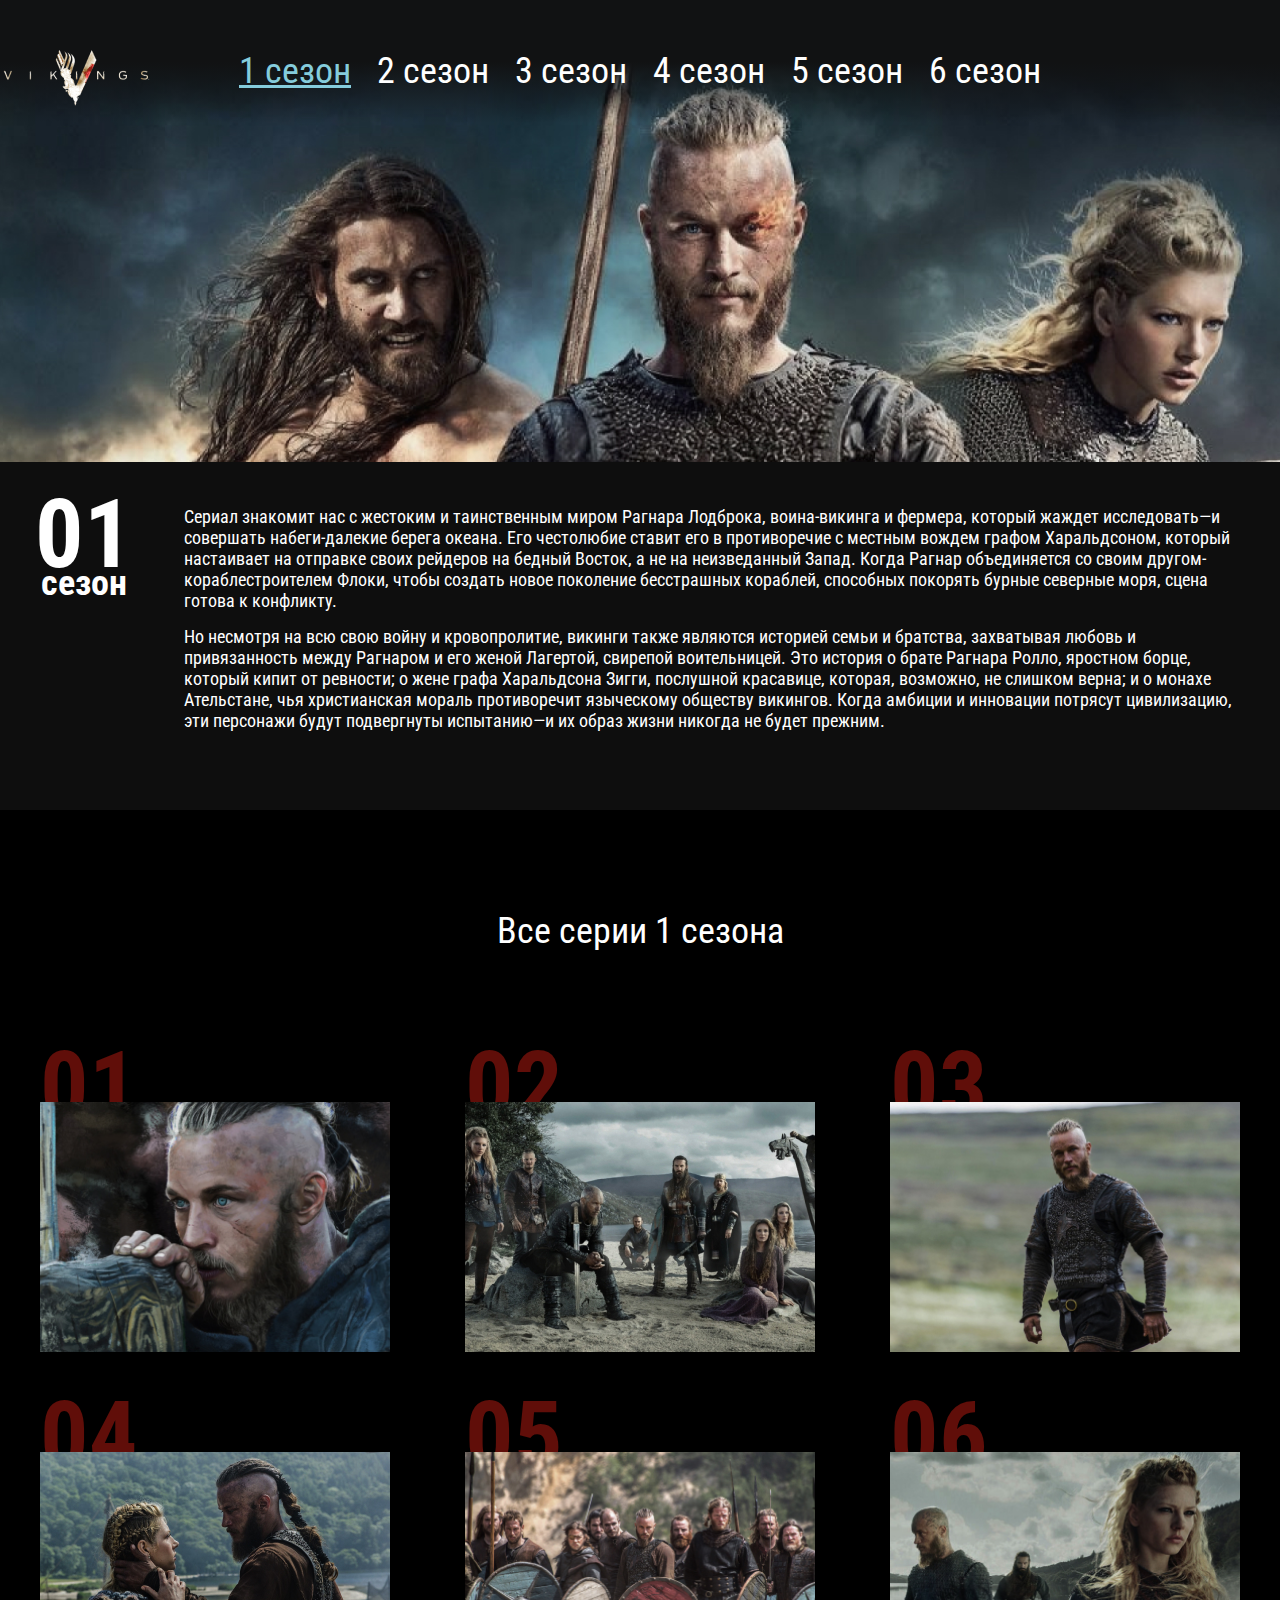
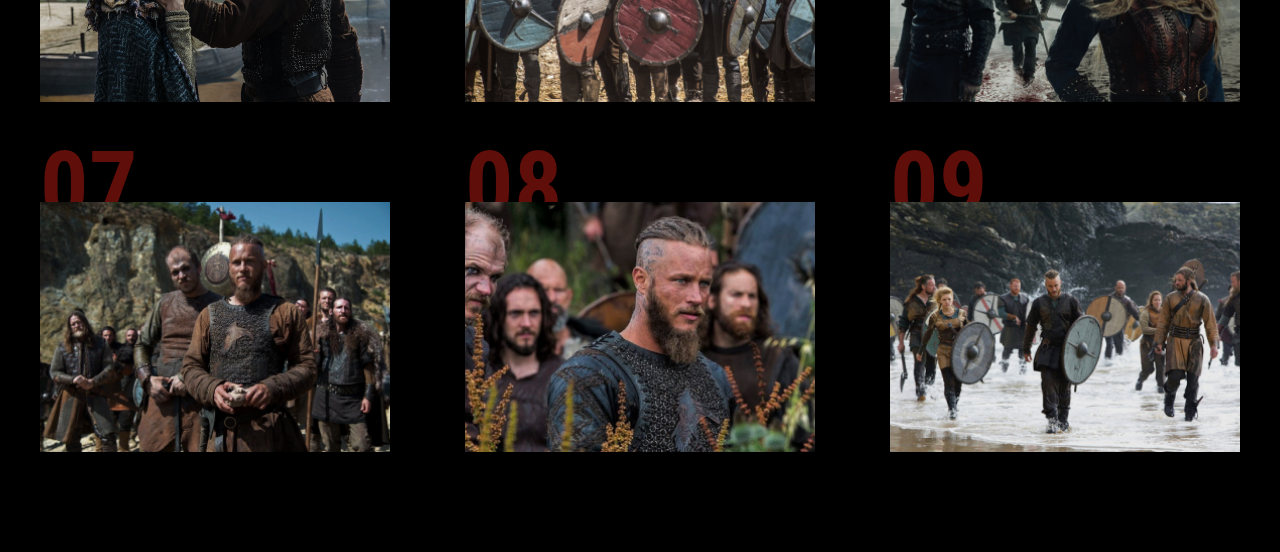
==== season-1.html @ 1955bbd3 "commit 4" ====
<!DOCTYPE html>
<html lang="en">
  <head>
    <meta charset="UTF-8" />
    <meta name="viewport" content="width=device-width, initial-scale=1.0" />
    <meta http-equiv="X-UA-Compatible" content="ie=edge" />
    <title>Vikings</title>
    <link rel="preconnect" href="https://fonts.googleapis.com" />
    <link rel="preconnect" href="https://fonts.gstatic.com" crossorigin />
    <link
      href="https://fonts.googleapis.com/css2?family=Roboto+Condensed:ital,wght@0,400;0,700;1,300&display=swap"
      rel="stylesheet"
    />
    <link rel="stylesheet" href="css/reset.css" />
    <link rel="stylesheet" href="css/slick.css" />
    <link rel="stylesheet" href="css/jquery.fancybox.css" />
    <link rel="stylesheet" href="css/style.css" />
  </head>
  <body>
    <header class="page-header">
      <nav class="menu">
        <div class="menu__container">
          <a class="page-logo" href="index.html">
            <img src="images/page-logo.png" alt="" />
          </a>
          <ul class="menu__list">
            <li class="menu__list-item">
              <a class="menu__list-link menu__list-link--active" href="#"
                >1 cезон</a
              >
            </li>
            <li class="menu__list-item">
              <a class="menu__list-link" href="#">2 cезон</a>
            </li>
            <li class="menu__list-item">
              <a class="menu__list-link" href="#">3 cезон</a>
            </li>
            <li class="menu__list-item">
              <a class="menu__list-link" href="#">4 cезон</a>
            </li>
            <li class="menu__list-item">
              <a class="menu__list-link" href="#">5 cезон</a>
            </li>
            <li class="menu__list-item">
              <a class="menu__list-link" href="#">6 cезон</a>
            </li>
          </ul>
        </div>
      </nav>
      <div class="season-info">
        <div class="season-info__num">
          01
          <span>cезон</span>
        </div>
        <div class="season-info__text">
          <p>
            Сериал знакомит нас с жестоким и таинственным миром Рагнара
            Лодброка, воина-викинга и фермера, который жаждет исследовать—и
            совершать набеги-далекие берега океана. Его честолюбие ставит его в
            противоречие с местным вождем графом Харальдсоном, который
            настаивает на отправке своих рейдеров на бедный Восток, а не на
            неизведанный Запад. Когда Рагнар объединяется со своим
            другом-кораблестроителем Флоки, чтобы создать новое поколение
            бесстрашных кораблей, способных покорять бурные северные моря, сцена
            готова к конфликту.
          </p>
          <p>
            Но несмотря на всю свою войну и кровопролитие, викинги также
            являются историей семьи и братства, захватывая любовь и
            привязанность между Рагнаром и его женой Лагертой, свирепой
            воительницей. Это история о брате Рагнара Ролло, яростном борце,
            который кипит от ревности; о жене графа Харальдсона Зигги, послушной
            красавице, которая, возможно, не слишком верна; и о монахе
            Ательстане, чья христианская мораль противоречит языческому обществу
            викингов. Когда амбиции и инновации потрясут цивилизацию, эти
            персонажи будут подвергнуты испытанию—и их образ жизни никогда не
            будет прежним.
          </p>
        </div>
      </div>
    </header>

    <section class="seasons section-page">
      <div class="container">
        <h3 class="title">Все серии 1 сезона</h3>
        <ol class="seasons__inner">
          <li
            class="seasons__item"
            style="background-image: url('images/serias-image-1.jpg')"
          >
            <a
              class="seasons__link"
              data-fancybox="gallery"
              href="https://www.youtube.com/watch?v=9GgxinPwAGc?autoplay=0"
              >Смотреть</a
            >
          </li>
          <li
            class="seasons__item"
            style="background-image: url('images/serias-image-2.jpg')"
          >
            <a
              class="seasons__link"
              data-fancybox="gallery"
              href="https://www.youtube.com/watch?v=9GgxinPwAGc?autoplay=0"
              >Смотреть</a
            >
          </li>
          <li
            class="seasons__item"
            style="background-image: url('images/serias-image-3.jpg')"
          >
            <a
              class="seasons__link"
              data-fancybox="gallery"
              href="https://www.youtube.com/watch?v=9GgxinPwAGc?autoplay=0"
              >Смотреть</a
            >
          </li>
          <li
            class="seasons__item"
            style="background-image: url('images/serias-image-4.jpg')"
          >
            <a
              class="seasons__link"
              data-fancybox="gallery"
              href="https://www.youtube.com/watch?v=9GgxinPwAGc?autoplay=0"
              >Смотреть</a
            >
          </li>
          <li
            class="seasons__item"
            style="background-image: url('images/serias-image-5.jpg')"
          >
            <a
              class="seasons__link"
              data-fancybox="gallery"
              href="https://www.youtube.com/watch?v=9GgxinPwAGc?autoplay=0"
              >Смотреть</a
            >
          </li>
          <li
            class="seasons__item"
            style="background-image: url('images/serias-image-6.jpg')"
          >
            <a
              class="seasons__link"
              data-fancybox="gallery"
              href="https://www.youtube.com/watch?v=9GgxinPwAGc?autoplay=0"
              >Смотреть</a
            >
          </li>
          <li
            class="seasons__item"
            style="background-image: url('images/serias-image-7.jpg')"
          >
            <a
              class="seasons__link"
              data-fancybox="gallery"
              href="https://www.youtube.com/watch?v=9GgxinPwAGc?autoplay=0"
              >Смотреть</a
            >
          </li>
          <li
            class="seasons__item"
            style="background-image: url('images/serias-image-8.jpg')"
          >
            <a
              class="seasons__link"
              data-fancybox="gallery"
              href="https://www.youtube.com/watch?v=9GgxinPwAGc?autoplay=0"
              >Смотреть</a
            >
          </li>
          <li
            class="seasons__item"
            style="background-image: url('images/serias-image-9.jpg')"
          >
            <a
              class="seasons__link"
              data-fancybox="gallery"
              href="https://www.youtube.com/watch?v=9GgxinPwAGc?autoplay=0"
              >Смотреть</a
            >
          </li>
        </ol>
      </div>
    </section>

    <script src="https://ajax.googleapis.com/ajax/libs/jquery/3.4.1/jquery.min.js"></script>
    <script src="js/slick.min.js"></script>
    <script src="js/jquery.fancybox.min.js"></script>
    <script src="js/main.js"></script>
  </body>
</html>
---- css/style.css ----
* {
  box-sizing: border-box;
}

body {
  background-color: #000;
  color: #fff;
  font-family: "Roboto Condensed", sans-serif;
  font-size: 18px;
  line-height: 21px;
  font-weight: 400;
}

a {
  text-decoration: none;
  color: inherit;
}

ul {
  list-style: none;
}

.container {
  max-width: 1220px;
  padding: 0 10px;
  margin: 0 auto;
}

.section-page {
  padding: 100px 0;
}

.title {
  text-align: center;
  margin-bottom: 100px;
  font-size: 36px;
  line-height: 42px;
  font-weight: 400;
}

/* ------header------ */

.header {
  background-image: url("../images/header-bg.jpg");
  height: 100vh;
  background-size: cover;
  background-repeat: no-repeat;
  background-position: center 50px;
  text-align: center;
  position: relative;
}

.header::after {
  content: "";
  position: absolute;
  height: 70px;
  bottom: 0;
  left: 0;
  width: 100%;
  background: linear-gradient(180deg, #0e0e0e 0%, rgba(17, 17, 17, 0.850295) 16.53%, rgba(32, 31, 33, 0) 100%);
  transform: rotate(180deg);
}

.menu {
  padding: 50px 0 50px;
  background: linear-gradient(180deg, #111213 0%, #111213 43.62%, rgba(32, 31, 33, 0) 86.33%);
}

.menu__list {
  display: flex;
  justify-content: center;
}

.menu__list-item {
  padding: 0 13px;
}

.menu__list-link {
  font-size: 36px;
  line-height: 42px;
  transition: all 0.5s;
}

.menu__list-link:hover,
.menu__list-link--active {
  color: #85ccdc;
  text-decoration: underline;
}

.logo__img {
  padding-top: 178px;
}

/* ------about------ */

.about__inner {
  display: flex;
}

.about__info {
  width: 375px;
  margin-right: 50px;
  flex: none;
}

.about__info-item {
  margin-bottom: 25px;
  color: #e5e5e5;
}

.about__info-item span {
  display: block;
}

.about__text p {
  margin-bottom: 25px;
}

/* ------video------ */

.video {
  background-image: url("../images/video-bg.jpg");
  height: 100vh;
  background-size: cover;
  background-position: center center;
  background-repeat: no-repeat;
  text-align: right;
}

.video__text {
  font-style: italic;
  font-weight: 300;
  font-size: 72px;
  line-height: 84px;
  color: #85ccdc;
  padding-top: 344px;
  margin-bottom: 40px;
}

.video__text span {
  display: block;
  padding-right: 285px;
}

.video__btn {
  padding-left: 112px;
  position: relative;
  margin-right: 230px;
}

.video__btn::before {
  content: "";
  position: absolute;
  width: 100px;
  height: 100px;
  left: 0;
  top: -40px;
  background-image: url("../images/youtube__btn.svg");
}

/* ------seasons------ */

.seasons__inner {
  display: grid;
  grid-template-columns: 1fr 1fr 1fr;
  grid-gap: 100px 75px;
  counter-reset: number;
  padding-top: 50px;
}

.seasons__item {
  width: 350px;
  height: 250px;
  background-repeat: no-repeat;
  background-position: center center;
  background-size: cover;
  list-style: none;
  position: relative;
  display: flex;
  justify-content: center;
  align-items: center;
}

.seasons__item:hover .seasons__link {
  opacity: 1;
}

.seasons__item::before {
  content: "0" counter(number);
  counter-increment: number;
  position: absolute;
  font-weight: bold;
  font-size: 96px;
  line-height: 112px;
  color: #600e09;
  left: 0;
  top: -72px;
  z-index: -1;
}

.seasons__item:hover::after {
  content: "";
  position: absolute;
  top: 0;
  left: 0;
  right: 0;
  bottom: 0;
  background: rgba(14, 14, 14, 0.8);
}

.seasons__link {
  font-size: 36px;
  line-height: 42px;
  padding: 12px 78px 11px;
  background-color: #0e0e0e;
  opacity: 0;
  transition: all 0.3s;
  z-index: 2;
}

/* ------heroes------ */

.heroes__inner {
  display: flex;
  justify-content: space-between;
}

.heroes__slider-img {
  max-width: 775px;
}

.heroes__slider-text {
  max-width: 350px;
}

.slick-btn {
  position: absolute;
  top: 50%;
  transform: translateY(-50%);
  border: none;
  background-color: transparent;
  z-index: 5;
  cursor: pointer;
  outline: none;
}

.slick-prev {
  left: 36px;
}

.slick-next {
  right: 38px;
}

.heroes__name {
  font-style: italic;
  font-weight: 300;
  font-size: 72px;
  line-height: 84px;
  color: #85ccdc;
  margin-bottom: 44px;
}

.heroes__text p {
  margin-bottom: 15px;
}

/* ------footer------ */

.copy {
  padding: 14px 0 15px;
  text-align: center;
}

/* ------start (season-1)------ */

.page-header {
  background-image: url("../images/season-1bg.jpg");
  background-repeat: no-repeat;
  background-position: center center;
  background-size: cover;
  height: 90vh;
  position: relative;
}

.menu__container {
  max-width: 1385px;
  margin: 0 auto;
  position: relative;
}

.page-logo {
  position: absolute;
}

.season-info {
  position: absolute;
  max-width: 1385px;
  display: flex;
  padding: 44px 47px 64px 35px;
  background-color: #0e0e0e;
  left: 0;
  right: 0;
  bottom: 0;
  margin: 0 auto;
}

.season-info__num {
  font-weight: bold;
  font-size: 96px;
  line-height: 56px;
  text-align: center;
  margin-right: 51px;
}

.season-info__num span {
  display: block;
  font-weight: bold;
  font-size: 36px;
  line-height: 42px;
}

.season-info__text p {
  margin-bottom: 15px;
}

/* ------end (season-1)------ */
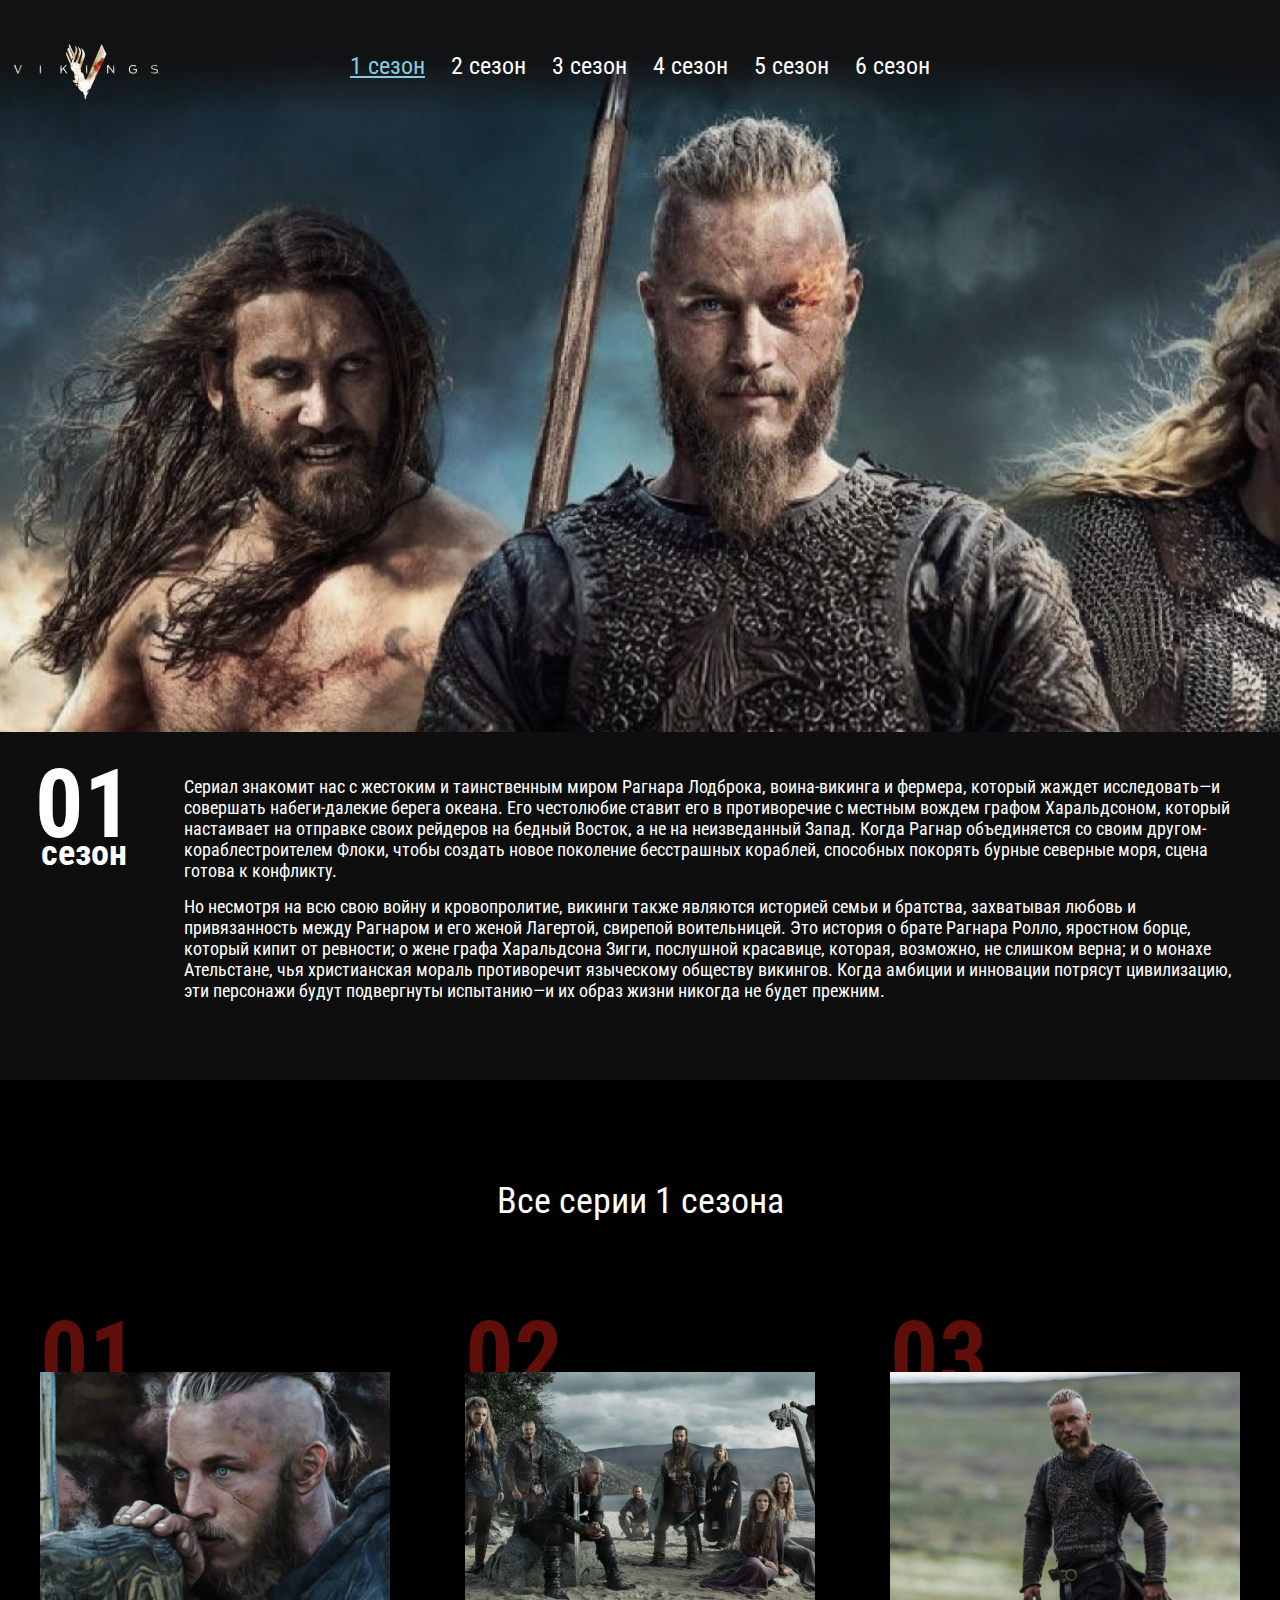
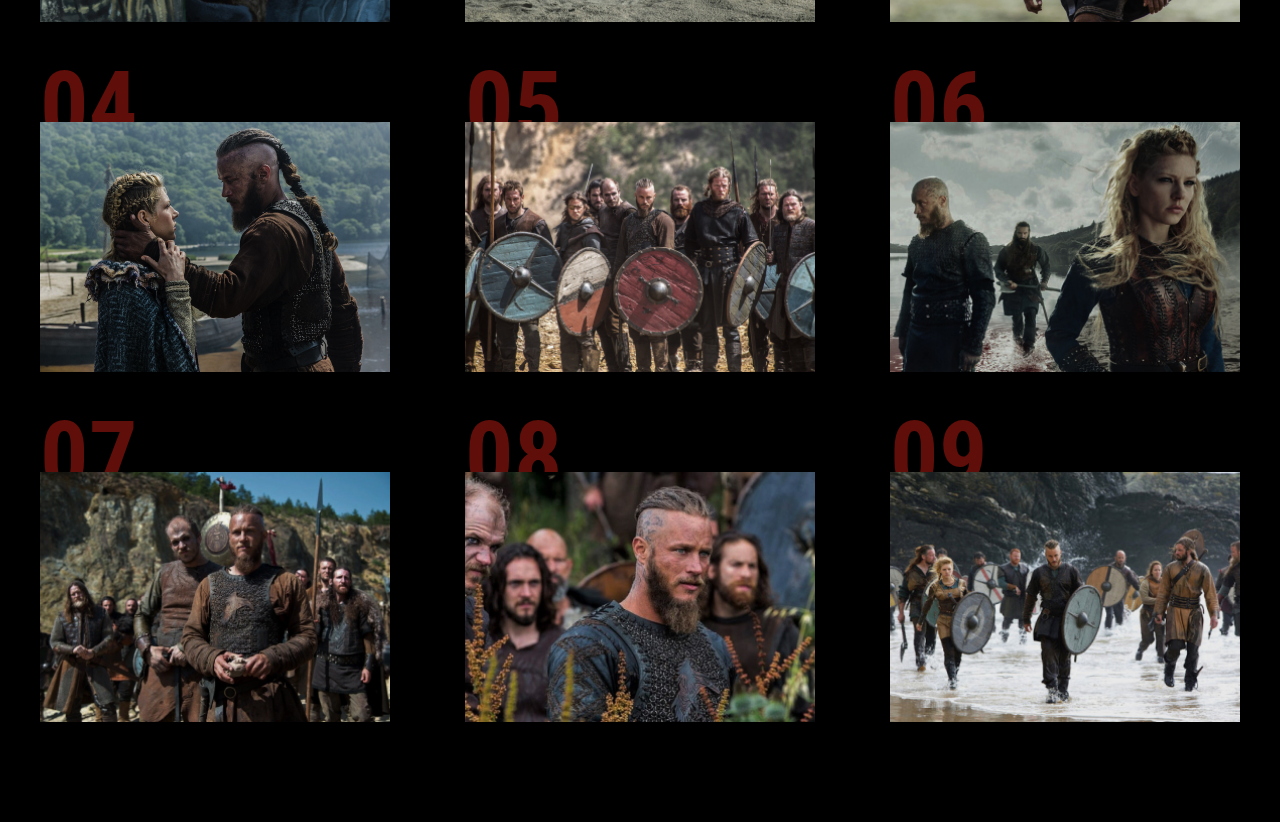
==== commit 9a0a6018: "commit 2" ====
--- a/season-1.html
+++ b/season-1.html
@@ -19,6 +19,9 @@
   <body>
     <header class="page-header">
       <nav class="menu">
+        <button class="menu__btn">
+          <span></span>
+        </button>
         <div class="menu__container">
           <a class="page-logo" href="index.html">
             <img src="images/page-logo.png" alt="" />
--- a/css/style.css
+++ b/css/style.css
@@ -66,6 +66,10 @@
   background: linear-gradient(180deg, #111213 0%, #111213 43.62%, rgba(32, 31, 33, 0) 86.33%);
 }
 
+.menu__btn {
+  display: none;
+}
+
 .menu__list {
   display: flex;
   justify-content: center;
@@ -87,8 +91,8 @@
   text-decoration: underline;
 }
 
-.logo__img {
-  padding-top: 178px;
+.logo {
+  padding-top: 17vh;
 }
 
 /* ------about------ */
@@ -133,7 +137,7 @@
   font-size: 72px;
   line-height: 84px;
   color: #85ccdc;
-  padding-top: 344px;
+  padding-top: 45vh;
   margin-bottom: 40px;
 }
 
@@ -162,14 +166,13 @@
 
 .seasons__inner {
   display: grid;
-  grid-template-columns: 1fr 1fr 1fr;
+  grid-template-columns: repeat(auto-fill, minmax(284px, 1fr));
   grid-gap: 100px 75px;
   counter-reset: number;
   padding-top: 50px;
 }
 
 .seasons__item {
-  width: 350px;
   height: 250px;
   background-repeat: no-repeat;
   background-position: center center;
@@ -198,6 +201,10 @@
   z-index: -1;
 }
 
+.seasons__item::nth-child(n + 10)::before {
+  content: counter(number);
+}
+
 .seasons__item:hover::after {
   content: "";
   position: absolute;
@@ -272,7 +279,7 @@
   text-align: center;
 }
 
-/* ------start (season-1)------ */
+/* ------(season-1)------ */
 
 .page-header {
   background-image: url("../images/season-1bg.jpg");
@@ -324,4 +331,236 @@
   margin-bottom: 15px;
 }
 
-/* ------end (season-1)------ */
+/* ------media------ */
+
+/* ------1420px------ */
+
+@media (max-width: 1420px) {
+  .page-logo {
+    left: 10px;
+    top: -6px;
+  }
+}
+
+/* ------1366px------ */
+
+@media (max-width: 1366px) {
+  .logo__img {
+    width: 50%;
+  }
+
+  .menu__list-link {
+    font-size: 24px;
+    line-height: 32px;
+  }
+
+  .about__info {
+    width: 250px;
+  }
+
+  .page-header {
+    height: 120vh;
+  }
+}
+
+/* ------1200px------ */
+
+@media (max-width: 1200px) {
+  .heroes__inner {
+    display: block;
+  }
+
+  .heroes__slider-text {
+    max-width: 100%;
+    padding-top: 50px;
+  }
+
+  .heroes__slider-img {
+    max-width: 100%;
+  }
+}
+
+/* ------1088px------ */
+
+@media (max-width: 1088px) {
+  .seasons__item {
+    height: 340px;
+  }
+}
+
+/* ------992px------ */
+
+@media (max-width: 992px) {
+  .page-logo {
+    display: none;
+  }
+}
+
+/* ------768px------ */
+
+@media (max-width: 768px) {
+  .about__inner {
+    display: block;
+  }
+
+  .section-page {
+    padding: 50px 0;
+  }
+
+  .title {
+    margin-bottom: 50px;
+    font-size: 28px;
+    line-height: 36px;
+  }
+
+  body {
+    font-size: 16px;
+    line-height: 19px;
+  }
+
+  .video__text {
+    font-size: 48px;
+    line-height: 56px;
+  }
+
+  .video__text span {
+    padding-right: 200px;
+  }
+
+  .video__btn {
+    margin-right: 0;
+    padding-left: 62px;
+  }
+
+  .video__btn::before {
+    width: 50px;
+    height: 50px;
+    background-size: cover;
+    top: -16px;
+  }
+
+  .seasons__inner {
+    grid-gap: 80px 35px;
+  }
+
+  .heroes__name {
+    font-size: 46px;
+    line-height: 56px;
+    margin-bottom: 25px;
+  }
+
+  .season-info {
+    display: block;
+    padding: 30px 10px 0px 10px;
+  }
+
+  .season-info__num {
+    text-align: left;
+    font-size: 50px;
+    line-height: 26px;
+    margin-bottom: 15px;
+  }
+
+  .season-info__num span {
+    font-size: 25px;
+    line-height: 32px;
+  }
+}
+
+/* ------640px------ */
+
+@media (max-width: 640px) {
+  .logo {
+    padding-top: 21vh;
+  }
+
+  .page-logo {
+    display: block;
+    z-index: 10;
+    top: 22px;
+  }
+
+  .menu {
+    padding: 0;
+    text-align: center;
+    background: linear-gradient(180deg, #111213 0%, #111213 5%, rgba(32, 31, 33, 0) 86.33%);
+  }
+
+  .menu__list {
+    display: block;
+    transform: translateY(-130%);
+    transition: all 0.3s;
+  }
+
+  .menu__list.menu__list--active {
+    transform: translateY(0%);
+    padding: 100px 0 50px;
+    background: linear-gradient(180deg, #111213 0%, #111213 43.62%, rgba(32, 31, 33, 0) 86.33%);
+  }
+
+  .menu__list-link {
+    display: block;
+    padding: 10px 0;
+  }
+
+  .menu__btn {
+    display: block;
+    width: 50px;
+    height: 40px;
+    cursor: pointer;
+    position: absolute;
+    z-index: 10;
+    right: 10px;
+    top: 20px;
+    display: flex;
+    align-items: center;
+    background-color: transparent;
+    border: none;
+    padding: 0;
+  }
+
+  .menu__btn span {
+    background-color: #fff;
+    height: 4px;
+    width: 100%;
+  }
+
+  .menu__btn::after,
+  .menu__btn::before {
+    content: "";
+    width: 100%;
+    height: 4px;
+    background-color: #fff;
+    position: absolute;
+  }
+
+  .menu__btn::before {
+    top: 0;
+    left: 0;
+  }
+
+  .menu__btn::after {
+    bottom: 0;
+    left: 0;
+  }
+
+  .page-header {
+    height: 160vh;
+  }
+}
+
+/* ------414px------ */
+
+@media (max-width: 414px) {
+  .seasons__item {
+    height: 203px;
+  }
+}
+
+/* ------374px------ */
+
+@media (max-width: 374px) {
+  .page-header {
+    height: 200vh;
+  }
+}
